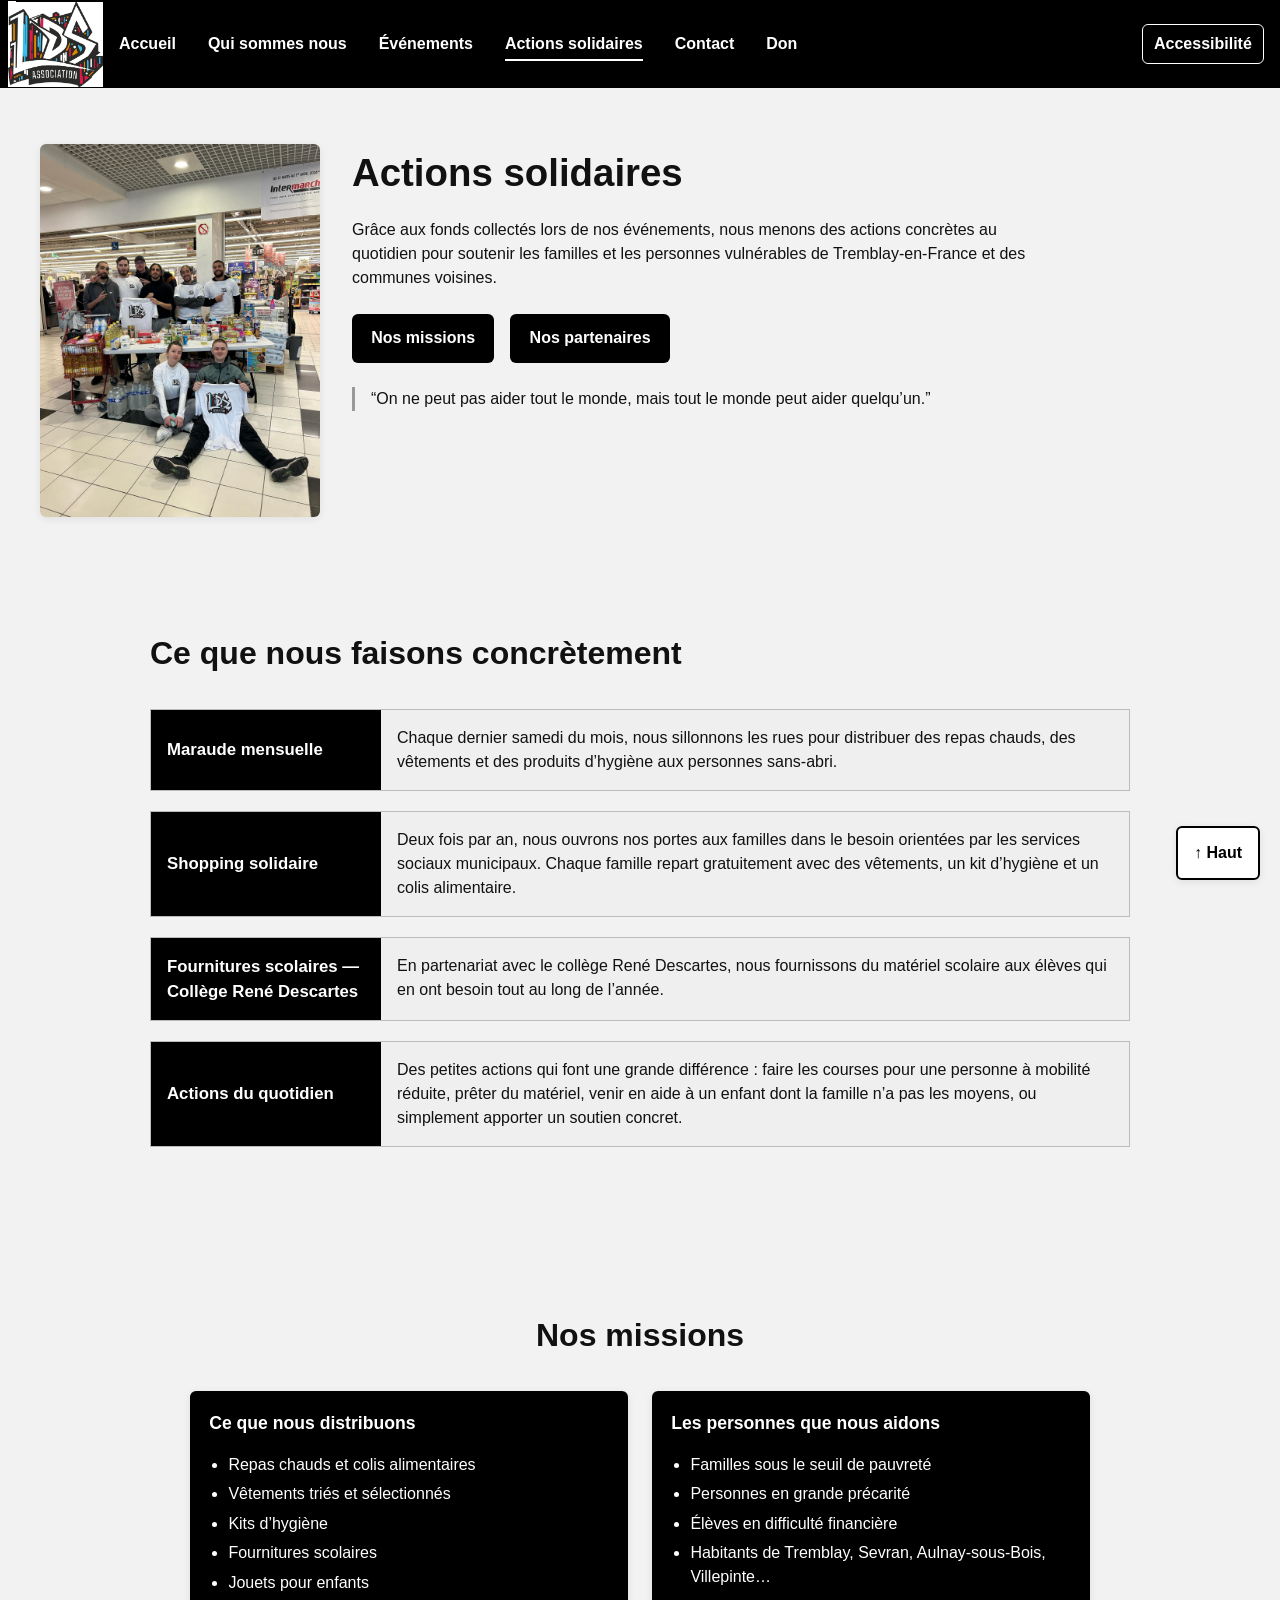
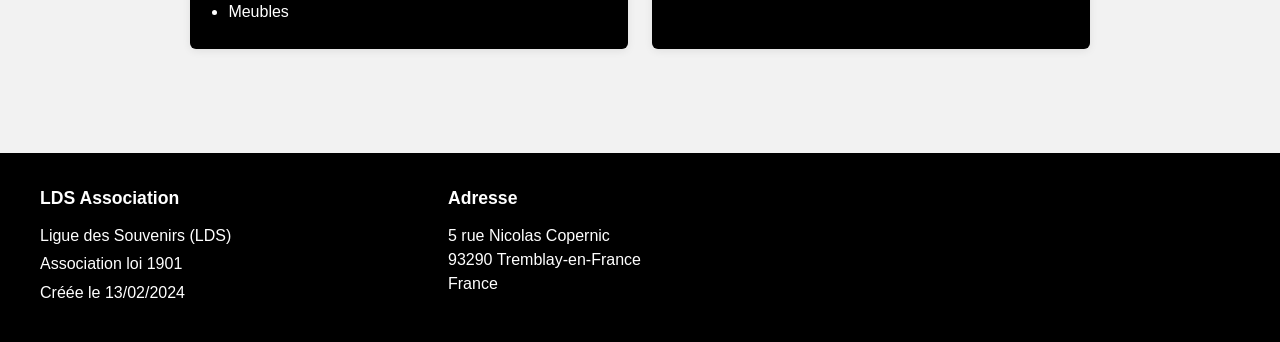
==== actions_solidaires.html @ 23cc4b0d "Premier commit" ====
<!DOCTYPE html>
<html lang="fr">

<head>
  <meta charset="UTF-8" />
  <meta name="viewport" content="width=device-width, initial-scale=1.0" />
  <meta name="description" content="Actions solidaires de LDS Association" />
  <title>LDS Association - Actions solidaires</title>
  <link rel="stylesheet" href="actionsSol.css" />
</head>

<body id="top">

  <a href="#contenu-principal" class="skip-link">Aller au contenu principal</a>

  <header class="site-header">
    <div class="header-wrapper">
      <div class="logo-container">
        <a href="index.html" aria-label="Retour à l'accueil">
          <img src="images/Logolds.jpg" alt="Logo de LDS Association" class="logo" />
        </a>
      </div>

      <div class="nav-container">
        <nav class="main-nav" aria-label="Navigation principale">
          <button class="menu-toggle" id="menu-toggle" aria-expanded="false" aria-controls="main-menu"
            aria-label="Ouvrir le menu">
            ☰
          </button>

          <ul class="nav-list" id="main-menu">
            <li><a href="index.html">Accueil</a></li>
            <li><a href="QuiSommesNs.html">Qui sommes nous</a></li>
            <li><a href="evenements.html">Événements</a></li>
            <li class="has-submenu">
              <a href="actions_solidaires.html" class="active" aria-current="page">
                Actions solidaires
              </a>

              <ul class="submenu">
                <li><a href="missions.html">Nos missions</a></li>
                <li><a href="partenaires.html">Nos partenaires</a></li>
              </ul>
            </li>

            <li><a href="contact.html">Contact</a></li>
            <li><a href="don.html">Don</a></li>
          </ul>
        </nav>

        <div class="accessibility">
          <button type="button" id="accessibility-btn" class="accessibility-btn" aria-expanded="false"
            aria-controls="accessibility-panel">
            Accessibilité
          </button>

          <div id="accessibility-panel" class="accessibility-panel" hidden>
            <button type="button" id="increase-font">Agrandir A+</button>
            <button type="button" id="reset-font">Taille normale A</button>
            <button type="button" id="decrease-font">Réduire A-</button>

            <button type="button" id="reset-spacing">Réinitialiser espacement</button>
            <input type="range" id="spacing-range" min="0" max="0.2" step="0.01" value="0"
              aria-label="Régler l'espacement des caractères" />

            <label for="font-choice">Police</label>
            <select id="font-choice">
              <option value="Arial">Arial</option>
              <option value="Verdana">Verdana</option>
              <option value="Tahoma">Tahoma</option>
              <option value="Georgia">Georgia</option>
            </select>
          </div>
        </div>
      </div>
    </div>
  </header>

  <main id="contenu-principal">

    <section class="section intro-section">
      <div class="container intro-grid">
        <div class="intro-image">
          <img src="images/image1.jpeg" alt="Bénévoles lors d'une action solidaire" />
        </div>

        <div class="intro-text">
          <h1>Actions solidaires</h1>
          <p>
            Grâce aux fonds collectés lors de nos événements, nous menons des actions
            concrètes au quotidien pour soutenir les familles et les personnes
            vulnérables de Tremblay-en-France et des communes voisines.
          </p>

          <nav class="intro-links" aria-label="Sous-pages des actions solidaires">
            <ul>
              <li>
                <a href="missions.html" class="intro-btn">Nos missions</a>
              </li>
              <li>
                <a href="partenaires.html" class="intro-btn">Nos partenaires</a>
              </li>
            </ul>
          </nav>


          <p class="citation">
            “On ne peut pas aider tout le monde, mais tout le monde peut aider quelqu’un.”
          </p>
        </div>
      </div>
    </section>



    <section class="section" aria-labelledby="titre-actions">
      <div class="container narrow">
        <h2 id="titre-actions">Ce que nous faisons concrètement</h2>

        <article class="action-item">
          <div class="action-title">
            <h3>Maraude mensuelle</h3>
          </div>
          <div class="action-text">
            <p>
              Chaque dernier samedi du mois, nous sillonnons les rues pour distribuer
              des repas chauds, des vêtements et des produits d’hygiène aux personnes sans-abri.
            </p>
          </div>
        </article>

        <article class="action-item">
          <div class="action-title">
            <h3>Shopping solidaire</h3>
          </div>
          <div class="action-text">
            <p>
              Deux fois par an, nous ouvrons nos portes aux familles dans le besoin
              orientées par les services sociaux municipaux. Chaque famille repart
              gratuitement avec des vêtements, un kit d’hygiène et un colis alimentaire.
            </p>
          </div>
        </article>

        <article class="action-item">
          <div class="action-title">
            <h3>Fournitures scolaires — Collège René Descartes</h3>
          </div>
          <div class="action-text">
            <p>
              En partenariat avec le collège René Descartes, nous fournissons du
              matériel scolaire aux élèves qui en ont besoin tout au long de l’année.
            </p>
          </div>
        </article>

        <article class="action-item">
          <div class="action-title">
            <h3>Actions du quotidien</h3>
          </div>
          <div class="action-text">
            <p>
              Des petites actions qui font une grande différence : faire les courses
              pour une personne à mobilité réduite, prêter du matériel, venir en aide
              à un enfant dont la famille n’a pas les moyens, ou simplement apporter
              un soutien concret.
            </p>
          </div>
        </article>
      </div>
    </section>

    <section class="section missions-section" aria-labelledby="titre-missions">
      <div class="container">
        <h2 id="titre-missions">Nos missions</h2>

        <div class="missions-grid">
          <article class="mission-card">
            <h3>Ce que nous distribuons</h3>
            <ul>
              <li>Repas chauds et colis alimentaires</li>
              <li>Vêtements triés et sélectionnés</li>
              <li>Kits d’hygiène</li>
              <li>Fournitures scolaires</li>
              <li>Jouets pour enfants</li>
              <li>Meubles</li>
            </ul>
          </article>

          <article class="mission-card">
            <h3>Les personnes que nous aidons</h3>
            <ul>
              <li>Familles sous le seuil de pauvreté</li>
              <li>Personnes en grande précarité</li>
              <li>Élèves en difficulté financière</li>
              <li>Habitants de Tremblay, Sevran, Aulnay-sous-Bois, Villepinte…</li>
            </ul>
          </article>
        </div>
      </div>
    </section>

  </main>

  <footer class="site-footer">
    <div class="container footer-content">
      <section class="footer-block">
        <h2 class="footer-title">LDS Association</h2>
        <p>Ligue des Souvenirs (LDS)</p>
        <p>Association loi 1901</p>
        <p>Créée le 13/02/2024</p>
      </section>

      <section class="footer-block">
        <h2 class="footer-title">Adresse</h2>
        <address>
          5 rue Nicolas Copernic<br />
          93290 Tremblay-en-France<br />
          France
        </address>
      </section>

      <div class="footer-block footer-top-button">
        <button type="button" id="back-to-top" aria-label="Remonter en haut de page">
          ↑ Haut
        </button>
      </div>
    </div>
  </footer>

  <script src="actionsSol.js"></script>
</body>

</html>
---- actionsSol.css ----
:root {
  --base-font-size: 16px;
  --color-bg: #f2f2f2;
  --color-text: #111111;
  --color-black: #000000;
  --color-white: #ffffff;
  --color-accent: #ffffff;
  --color-focus: #ffbf47;
  --max-width: 1200px;
  --radius: 6px;
  --shadow: 0 2px 8px rgba(0, 0, 0, 0.08);
  --letter-spacing: 0em;
}

html {
  font-size: var(--base-font-size);
  scroll-behavior: smooth;
}

*,
*::before,
*::after {
  box-sizing: border-box;
}

body {
  margin: 0;
  font-family: Arial, Helvetica, sans-serif;
  line-height: 1.5;
  background-color: var(--color-bg);
  color: var(--color-text);
  letter-spacing: var(--letter-spacing);
}

img {
  display: block;
  max-width: 100%;
  height: auto;
}

a {
  color: inherit;
  text-decoration: none;
}

button {
  font: inherit;
}

.skip-link {
  position: absolute;
  left: 1rem;
  top: -50px;
  background: var(--color-white);
  color: var(--color-black);
  padding: 0.75rem 1rem;
  border: 2px solid var(--color-black);
  z-index: 2000;
}

.skip-link:focus {
  top: 1rem;
}

a:focus-visible,
button:focus-visible {
  outline: 3px solid var(--color-focus);
  outline-offset: 3px;
  border-radius: 4px;
}

/* Header identique à l'accueil */
.site-header {
  background-color: var(--color-black);
  color: var(--color-white);
}

.header-wrapper {
  width: 100%;
  display: grid;
  grid-template-columns: auto 1fr;
  align-items: stretch;
}

.logo-container {
  padding-left: 0.5rem;
  display: flex;
  align-items: center;
}

.logo {
  width: 95px;
  min-width: 95px;
}

.nav-container {
  display: flex;
  align-items: center;
  justify-content: space-between;
  gap: 1rem;
  padding: 0 1rem;
  min-height: 88px;
}

.main-nav {
  flex: 1;
}

.menu-toggle {
  display: none;
  background: transparent;
  color: var(--color-white);
  border: 2px solid transparent;
  padding: 0.5rem 0.75rem;
  cursor: pointer;
}

.nav-list {
  list-style: none;
  display: flex;
  align-items: center;
  gap: 2rem;
  margin: 0;
  padding: 0;
}

.nav-list a {
  display: inline-block;
  font-weight: 700;
  padding: 0.75rem 0;
  position: relative;
}

.nav-list a::after {
  content: "";
  position: absolute;
  left: 0;
  bottom: 0.45rem;
  width: 100%;
  height: 2px;
  background-color: var(--color-accent);
  transform: scaleX(0);
  transform-origin: left;
  transition: transform 0.25s ease;
}

.nav-list a:hover::after,
.nav-list a:focus-visible::after,
.nav-list a.active::after {
  transform: scaleX(1);
}

.zoom-controls {
  display: flex;
  align-items: center;
  gap: 0.5rem;
}

.zoom-btn {
  background: transparent;
  color: var(--color-white);
  border: 1px solid transparent;
  padding: 0.35rem 0.45rem;
  cursor: pointer;
  font-weight: 700;
}

.accessibility {
  position: relative;
}

.accessibility-btn {
  background: transparent;
  color: var(--color-white);
  border: 1px solid var(--color-white);
  padding: 0.45rem 0.7rem;
  cursor: pointer;
  font-weight: 700;
  border-radius: var(--radius);
  transition: 0.2s;
}

.accessibility-btn[aria-expanded="true"] {
  background-color: var(--color-white);
  color: var(--color-black);
  border: 1px solid var(--color-black);
}

.accessibility-panel {
  position: absolute;
  right: 0;
  top: 120%;
  width: 230px;
  background: var(--color-white);
  color: var(--color-black);
  padding: 12px;
  border-radius: var(--radius);
  box-shadow: var(--shadow);
  z-index: 3000;
}

.accessibility-panel button,
.accessibility-panel select,
.accessibility-panel input {
  width: 100%;
  margin-bottom: 8px;
  padding: 8px;
  cursor: pointer;
}

.accessibility-panel label {
  display: block;
  margin-bottom: 5px;
  font-weight: bold;
}

.container {
  width: min(100% - 2rem, var(--max-width));
  margin-inline: auto;
}

.narrow {
  max-width: 980px;
}

.section {
  padding: 3.5rem 0;
}

/* Intro */
.intro-grid {
  display: grid;
  grid-template-columns: 280px 1fr;
  gap: 2rem;
  align-items: start;
}

.intro-image img {
  width: 100%;
  object-fit: cover;
  border-radius: var(--radius);
  box-shadow: var(--shadow);
}

.intro-text h1 {
  margin-top: 0;
  margin-bottom: 1rem;
  font-size: clamp(1.8rem, 2vw + 1rem, 2.4rem);
}

.intro-text p {
  max-width: 44rem;
  margin-bottom: 1rem;
}

/* Liens vers les sous-pages dans l'introduction */
.intro-links {
  margin: 1.5rem 0;
}

.intro-links ul {
  list-style: none;
  display: flex;
  gap: 1rem;
  flex-wrap: wrap;
  padding: 0;
  margin: 0;
}

.intro-btn {
  display: inline-block;
  background: var(--color-black);
  color: var(--color-white);
  padding: 0.8rem 1.2rem;
  border-radius: var(--radius);
  font-weight: 700;
  text-decoration: none;
}

.intro-btn:hover {
  opacity: 0.9;
}

.intro-btn:focus-visible {
  outline: 3px solid var(--color-focus);
  outline-offset: 4px;
}

.citation {
  margin: 1.2rem 0 0;
  padding-left: 1rem;
  border-left: 3px solid #999;
}

.citation p {
  margin-bottom: 0.4rem;
  font-style: italic;
}

.citation footer {
  font-size: 0.95rem;
}

/* Blocs d'actions */
h2 {
  margin-top: 0;
  margin-bottom: 2rem;
  font-size: clamp(1.4rem, 1.5vw + 1rem, 2rem);
}

.action-item {
  display: grid;
  grid-template-columns: 230px 1fr;
  margin-bottom: 1.25rem;
  border: 1px solid #bcbcbc;
  background: #efefef;
}

.action-title {
  background: var(--color-black);
  color: var(--color-white);
  padding: 1rem;
  display: flex;
  align-items: center;
}

.action-title h3 {
  margin: 0;
  font-size: 1.05rem;
}

.action-text {
  padding: 1rem;
  background: #efefef;
}

.action-text p {
  margin: 0;
}

/* Missions */
.missions-section {
  
  margin-top: 2rem;
}
.missions-section h2 {
  text-align: center;
}

.missions-grid {
  display: grid;
  grid-template-columns: repeat(2, minmax(250px, 1fr));
  gap: 1.5rem;
  max-width: 900px;
  margin: 0 auto;
}

.mission-card {
  background: var(--color-black);
  color: var(--color-white);
  padding: 1.2rem;
  border-radius: var(--radius);
  box-shadow: var(--shadow);
}

.mission-card h3 {
  margin-top: 0;
  margin-bottom: 1rem;
  font-size: 1.1rem;
}

.mission-card ul {
  margin: 0;
  padding-left: 1.2rem;
}

.mission-card li {
  margin-bottom: 0.35rem;
}

/* Footer identique à l'accueil */
.site-footer {
  background-color: var(--color-black);
  color: var(--color-white);
  margin-top: 3rem;
  padding: 2rem 0;
}

.footer-content {
  display: grid;
  grid-template-columns: repeat(3, 1fr);
  gap: 1.5rem;
  align-items: start;
}

.footer-title {
  margin-top: 0;
  margin-bottom: 0.75rem;
  font-size: 1.1rem;
}

.site-footer p,
.site-footer address {
  margin: 0.3rem 0;
  font-style: normal;
}

.footer-top-button {
  display: flex;
  justify-content: flex-end;
  align-items: flex-start;
}

#back-to-top {
  position: fixed;
  right: 20px;
  bottom: 20px;
  background-color: var(--color-white);
  color: var(--color-black);
  border: 2px solid var(--color-black);
  padding: 0.8rem 1rem;
  border-radius: var(--radius);
  cursor: pointer;
  font-weight: 700;
  z-index: 1500;
  box-shadow: var(--shadow);
}

#back-to-top:hover {
  opacity: 0.9;
}

/* Tablette */
@media (max-width: 900px) {
  .header-wrapper {
    grid-template-columns: 1fr;
  }

  .logo-container {
    justify-content: flex-start;
    padding: 0.75rem 1rem 0 1rem;
  }

  .nav-container {
    flex-direction: column;
    align-items: stretch;
    padding-bottom: 1rem;
  }

  .zoom-controls {
    justify-content: flex-end;
  }

  .intro-grid {
    grid-template-columns: 1fr;
  }

  .intro-text {
    text-align: left;
  }

  .action-item {
    grid-template-columns: 1fr;
  }

  .missions-grid {
    grid-template-columns: 1fr;
  }

  .footer-content {
    grid-template-columns: 1fr;
  }

  .footer-top-button {
    justify-content: flex-start;
  }
}

/* Mobile */
@media (max-width: 700px) {
  .menu-toggle {
    display: inline-block;
    margin-bottom: 0.75rem;
  }
  .accessibility {
  align-self: flex-start;
  margin-top: 0.5rem;
}

.accessibility-panel {
  position: static;
  width: 100%;
  margin-top: 10px;
}
  
  .intro-links ul {
    flex-direction: column;
  }

  .intro-btn {
    width: 100%;
    text-align: center;
  }

  .nav-list {
    display: none;
    flex-direction: column;
    align-items: flex-start;
    gap: 0.4rem;
    width: 100%;
    background-color: var(--color-black);
    padding: 0.5rem 0 0;
  }

  .nav-list.open {
    display: flex;
  }

  .nav-list a {
    width: 100%;
    padding: 0.75rem 0;
  }

  .nav-list a::after {
    bottom: 0.3rem;
  }

  .nav-container {
    align-items: stretch;
  }

  .zoom-controls {
    justify-content: flex-start;
    margin-top: 0.5rem;
  }

  .logo {
    width: 82px;
    min-width: 82px;
  }

  .section {
    padding: 2.5rem 0;
  }

  #back-to-top {
    right: 12px;
    bottom: 12px;
    width: fit-content;
  }
}

.has-submenu {
  position: relative;
}

.submenu {
  display: none;
  list-style: none;
  margin: 0;
  padding: 8px 0;
  background-color: #000;
  position: absolute;
  top: 100%;
  left: 0;
  min-width: 190px;
  z-index: 1000;
}

.has-submenu:hover .submenu,
.has-submenu:focus-within .submenu {
  display: block;
}

.submenu li a {
  display: block;
  padding: 10px 15px;
  color: #fff;
  text-decoration: none;
}

.submenu li a:hover {
  background-color: #333;
}

.submenu li a:focus {
  outline: none;
}

.submenu li a:focus-visible {
  outline: 3px solid var(--color-focus);
  outline-offset: 3px;
  background-color: #333;
}

body.font-arial {
  font-family: Arial, Helvetica, sans-serif;
}

body.font-verdana {
  font-family: Verdana, Geneva, sans-serif;
}

body.font-tahoma {
  font-family: Tahoma, Geneva, sans-serif;
}

body.font-georgia {
  font-family: Georgia, serif;
}
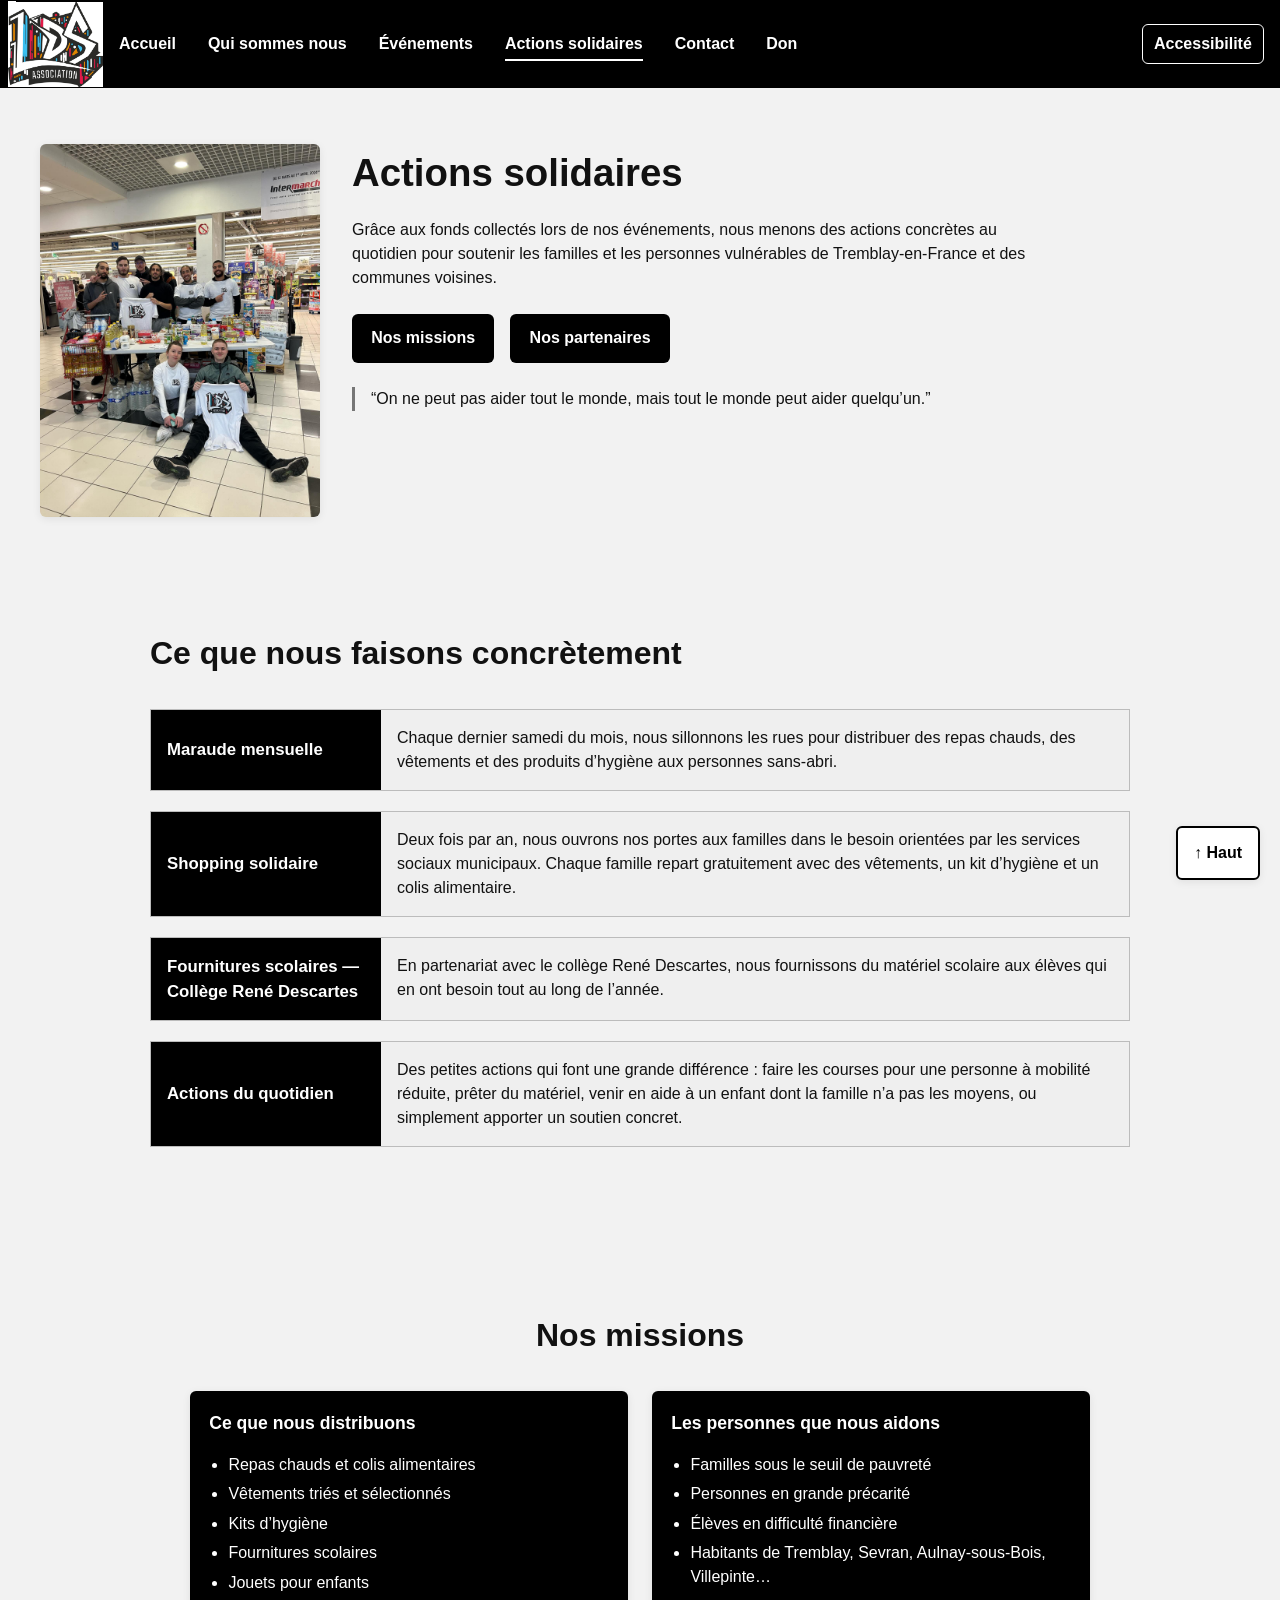
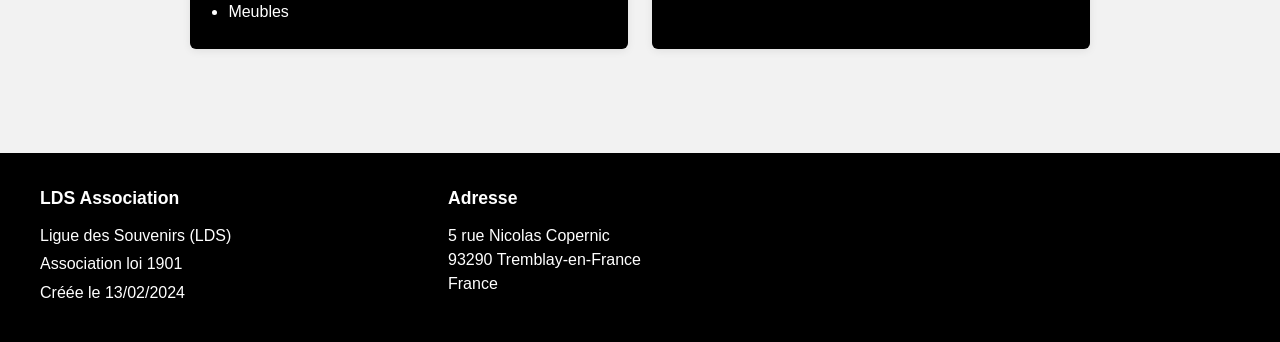
==== commit 738d7e3e: "Amélioration accessibilité RGAA" ====
--- a/actions_solidaires.html
+++ b/actions_solidaires.html
@@ -6,7 +6,7 @@
   <meta name="viewport" content="width=device-width, initial-scale=1.0" />
   <meta name="description" content="Actions solidaires de LDS Association" />
   <title>LDS Association - Actions solidaires</title>
-  <link rel="stylesheet" href="actionsSol.css" />
+  <link rel="stylesheet" href="actionsSol.css?v=2" />
 </head>
 
 <body id="top">
@@ -16,7 +16,7 @@
   <header class="site-header">
     <div class="header-wrapper">
       <div class="logo-container">
-        <a href="index.html" aria-label="Retour à l'accueil">
+        <a href="index.php" aria-label="Retour à l'accueil">
           <img src="images/Logolds.jpg" alt="Logo de LDS Association" class="logo" />
         </a>
       </div>
@@ -29,22 +29,24 @@
           </button>
 
           <ul class="nav-list" id="main-menu">
-            <li><a href="index.html">Accueil</a></li>
+            <li><a href="index.php">Accueil</a></li>
             <li><a href="QuiSommesNs.html">Qui sommes nous</a></li>
-            <li><a href="evenements.html">Événements</a></li>
+            <li>
+              <a href="evenements.php">Événements</a>
+            </li>
             <li class="has-submenu">
               <a href="actions_solidaires.html" class="active" aria-current="page">
                 Actions solidaires
               </a>
 
               <ul class="submenu">
-                <li><a href="missions.html">Nos missions</a></li>
-                <li><a href="partenaires.html">Nos partenaires</a></li>
+                <li><a href="missions.php">Nos missions</a></li>
+                <li><a href="partenaires.php">Nos partenaires</a></li>
               </ul>
             </li>
 
-            <li><a href="contact.html">Contact</a></li>
-            <li><a href="don.html">Don</a></li>
+            <li><a href="contact.php">Contact</a></li>
+            <li><a href="don.php">Don</a></li>
           </ul>
         </nav>
 
@@ -95,10 +97,10 @@
           <nav class="intro-links" aria-label="Sous-pages des actions solidaires">
             <ul>
               <li>
-                <a href="missions.html" class="intro-btn">Nos missions</a>
+                <a href="missions.php" class="intro-btn">Nos missions</a>
               </li>
               <li>
-                <a href="partenaires.html" class="intro-btn">Nos partenaires</a>
+                <a href="partenaires.php" class="intro-btn">Nos partenaires</a>
               </li>
             </ul>
           </nav>
@@ -228,7 +230,7 @@
     </div>
   </footer>
 
-  <script src="actionsSol.js"></script>
+  <script src="accessibilite.js"></script>
 </body>
 
 </html>
--- a/actionsSol.css
+++ b/actionsSol.css
@@ -289,7 +289,7 @@
 .citation {
   margin: 1.2rem 0 0;
   padding-left: 1rem;
-  border-left: 3px solid #999;
+  border-left: 3px solid #767676;
 }
 
 .citation p {
@@ -415,6 +415,8 @@
   position: fixed;
   right: 20px;
   bottom: 20px;
+  display: inline-block;
+  text-decoration: none;
   background-color: var(--color-white);
   color: var(--color-black);
   border: 2px solid var(--color-black);
@@ -479,31 +481,10 @@
 /* Mobile */
 @media (max-width: 700px) {
   .menu-toggle {
-    display: inline-block;
-    margin-bottom: 0.75rem;
-  }
-  .accessibility {
-  align-self: flex-start;
-  margin-top: 0.5rem;
-}
-
-.accessibility-panel {
-  position: static;
-  width: 100%;
-  margin-top: 10px;
-}
-  
-  .intro-links ul {
-    flex-direction: column;
-  }
-
-  .intro-btn {
-    width: 100%;
-    text-align: center;
+    display: none;
   }
 
   .nav-list {
-    display: none;
     flex-direction: column;
     align-items: flex-start;
     gap: 0.4rem;
@@ -512,7 +493,16 @@
     padding: 0.5rem 0 0;
   }
 
-  .nav-list.open {
+  .js .menu-toggle {
+    display: inline-block;
+    margin-bottom: 0.75rem;
+  }
+
+  .js .nav-list {
+    display: none;
+  }
+
+  .js .nav-list.open {
     display: flex;
   }
 
@@ -527,6 +517,26 @@
 
   .nav-container {
     align-items: stretch;
+  }
+
+  .accessibility {
+    align-self: flex-start;
+    margin-top: 0.5rem;
+  }
+
+  .accessibility-panel {
+    position: static;
+    width: 100%;
+    margin-top: 10px;
+  }
+
+  .intro-links ul {
+    flex-direction: column;
+  }
+
+  .intro-btn {
+    width: 100%;
+    text-align: center;
   }
 
   .zoom-controls {
